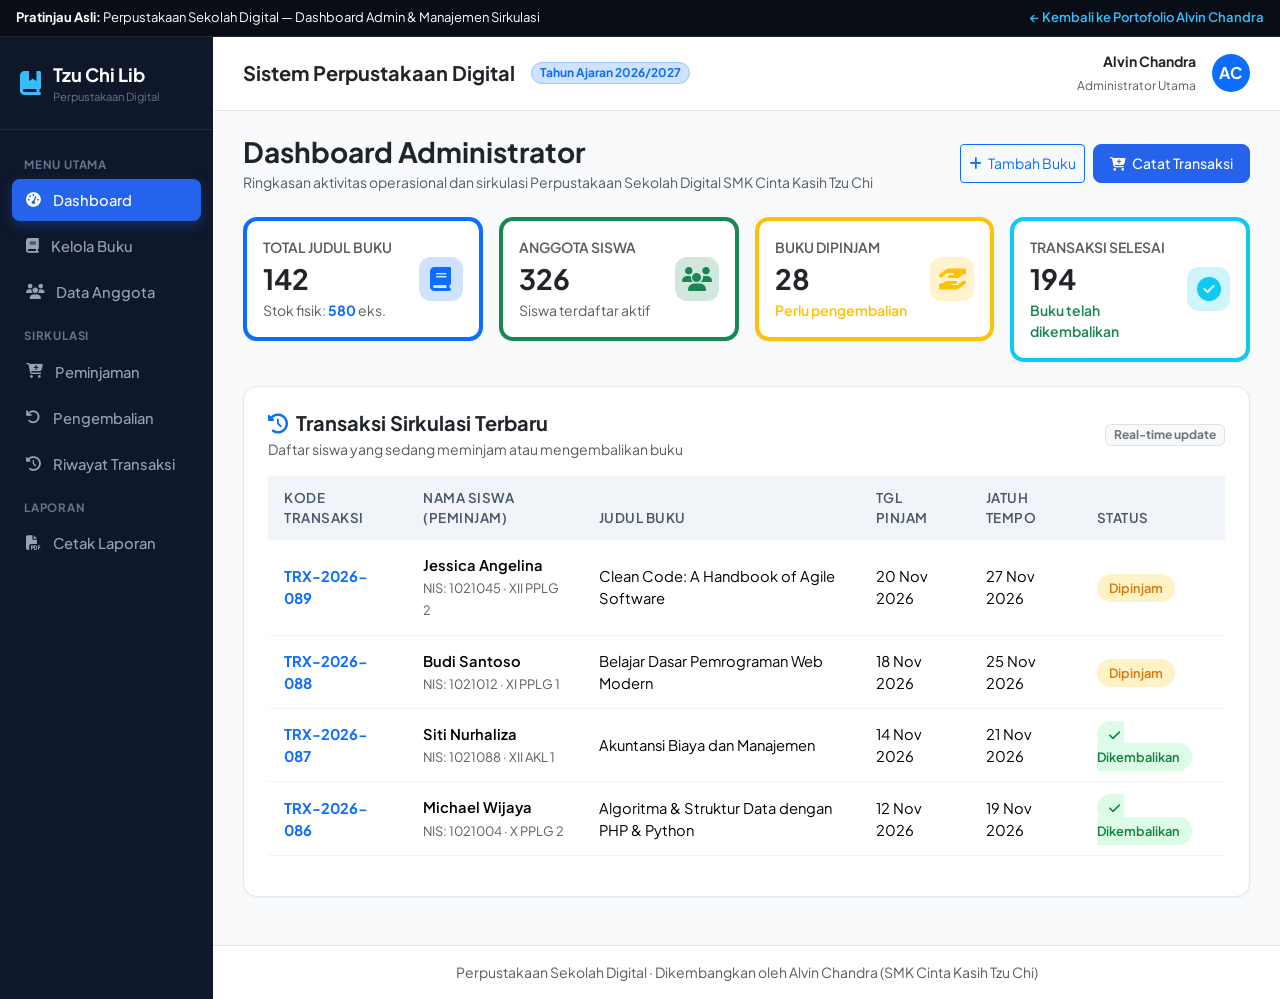
==== previews/perpustakaan/index.html @ 330a2ee4 "feat: add authentic project index previews, embed live iframe demo, and remove vanilla js from skill" ====
<!DOCTYPE html>
<html lang="id">
<head>
    <meta charset="UTF-8">
    <meta name="viewport" content="width=device-width, initial-scale=1.0">
    <title>Dashboard Administrator — Perpustakaan Digital SMK Cinta Kasih Tzu Chi</title>
    
    <!-- Google Fonts: Plus Jakarta Sans -->
    <link rel="preconnect" href="https://fonts.googleapis.com">
    <link rel="preconnect" href="https://fonts.gstatic.com" crossorigin>
    <link href="https://fonts.googleapis.com/css2?family=Plus+Jakarta+Sans:wght@300;400;500;600;700&display=swap" rel="stylesheet">
    
    <!-- Bootstrap 5.3 CSS -->
    <link href="https://cdn.jsdelivr.net/npm/bootstrap@5.3.3/dist/css/bootstrap.min.css" rel="stylesheet">
    
    <!-- Font Awesome 6 Icons -->
    <link rel="stylesheet" href="https://cdnjs.cloudflare.com/ajax/libs/font-awesome/6.4.2/css/all.min.css">

    <style>
        :root {
            --primary-color: #2563eb;
            --primary-hover: #1d4ed8;
            --sidebar-bg: #0f172a;
            --sidebar-hover: #1e293b;
            --accent-color: #38bdf8;
            --body-bg: #f8fafc;
        }

        body {
            font-family: 'Plus Jakarta Sans', sans-serif;
            background-color: var(--body-bg);
            color: #334155;
            min-height: 100vh;
        }

        .preview-topbar {
            background: #090d16;
            color: #fff;
            padding: 8px 16px;
            font-size: 13px;
            display: flex;
            justify-content: space-between;
            align-items: center;
            border-bottom: 1px solid rgba(255,255,255,0.1);
            position: sticky;
            top: 0;
            z-index: 9999;
        }
        .preview-topbar a {
            color: var(--accent-color);
            text-decoration: none;
            font-weight: 600;
        }
        .preview-topbar a:hover {
            text-decoration: underline;
        }

        .navbar-brand-custom {
            font-weight: 700;
            letter-spacing: -0.5px;
            display: flex;
            align-items: center;
            gap: 10px;
        }

        .sidebar-wrapper {
            background-color: var(--sidebar-bg);
            min-height: calc(100vh - 37px);
            color: #94a3b8;
            transition: all 0.3s;
        }

        .sidebar-brand {
            padding: 24px 20px;
            color: #ffffff;
            font-size: 1.15rem;
            font-weight: 700;
            display: flex;
            align-items: center;
            gap: 12px;
            border-bottom: 1px solid #1e293b;
        }

        .sidebar-brand i {
            color: var(--accent-color);
        }

        .sidebar-menu {
            list-style: none;
            padding: 16px 12px;
            margin: 0;
        }

        .sidebar-menu-header {
            font-size: 0.72rem;
            text-transform: uppercase;
            font-weight: 700;
            letter-spacing: 0.8px;
            color: #64748b;
            padding: 10px 12px 6px;
        }

        .sidebar-menu li a {
            display: flex;
            align-items: center;
            gap: 12px;
            padding: 10px 14px;
            color: #94a3b8;
            text-decoration: none;
            border-radius: 8px;
            font-size: 0.92rem;
            font-weight: 500;
            transition: all 0.2s;
            margin-bottom: 4px;
        }

        .sidebar-menu li a:hover {
            background-color: var(--sidebar-hover);
            color: #ffffff;
        }

        .sidebar-menu li a.active {
            background-color: var(--primary-color);
            color: #ffffff;
            box-shadow: 0 4px 12px rgba(37, 99, 235, 0.35);
        }

        .main-content {
            padding: 24px 30px;
        }

        .card-custom {
            background: #ffffff;
            border-radius: 14px;
            border: 1px solid #e2e8f0;
            box-shadow: 0 1px 3px rgba(0,0,0,0.05);
            transition: transform 0.2s, box-shadow 0.2s;
        }

        .card-custom:hover {
            transform: translateY(-2px);
            box-shadow: 0 8px 16px rgba(0,0,0,0.06);
        }

        .avatar-circle {
            width: 44px;
            height: 44px;
            border-radius: 12px;
            display: flex;
            align-items: center;
            justify-content: center;
        }

        .table-custom {
            border-collapse: separate;
            border-spacing: 0;
        }

        .table-custom thead th {
            background-color: #f1f5f9;
            color: #475569;
            font-weight: 600;
            font-size: 0.84rem;
            text-transform: uppercase;
            letter-spacing: 0.5px;
            border: none;
            padding: 12px 16px;
        }

        .table-custom tbody td {
            padding: 14px 16px;
            vertical-align: middle;
            border-bottom: 1px solid #f1f5f9;
            font-size: 0.92rem;
        }

        .badge-status-pinjam {
            background-color: #fef3c7;
            color: #d97706;
            font-weight: 600;
            padding: 6px 12px;
            border-radius: 30px;
            font-size: 0.8rem;
        }

        .badge-status-kembali {
            background-color: #dcfce7;
            color: #15803d;
            font-weight: 600;
            padding: 6px 12px;
            border-radius: 30px;
            font-size: 0.8rem;
        }

        .btn-primary-custom {
            background-color: var(--primary-color);
            border-color: var(--primary-color);
            color: white;
            font-weight: 500;
            border-radius: 8px;
            padding: 8px 16px;
            transition: all 0.2s;
        }

        .btn-primary-custom:hover {
            background-color: var(--primary-hover);
            border-color: var(--primary-hover);
            color: white;
        }

        .top-navbar {
            background-color: #ffffff;
            border-bottom: 1px solid #e2e8f0;
            padding: 14px 30px;
        }

        @media (max-width: 991.98px) {
            .sidebar-wrapper {
                min-height: auto;
            }
            .main-content {
                padding: 16px;
            }
        }
    </style>
</head>
<body>
    <div class="preview-topbar">
        <div><strong>Pratinjau Asli:</strong> Perpustakaan Sekolah Digital — Dashboard Admin & Manajemen Sirkulasi</div>
        <div><a href="../../index.html#portofolio">← Kembali ke Portofolio Alvin Chandra</a></div>
    </div>

    <div class="container-fluid p-0">
        <div class="row g-0">
            <!-- Sidebar -->
            <div class="col-lg-2 sidebar-wrapper d-none d-lg-block">
                <div class="sidebar-brand">
                    <i class="fa-solid fa-book-bookmark fs-4"></i>
                    <div>
                        <span>Tzu Chi Lib</span>
                        <small class="d-block text-secondary" style="font-size: 0.7rem; font-weight: 400;">Perpustakaan Digital</small>
                    </div>
                </div>

                <ul class="sidebar-menu">
                    <li class="sidebar-menu-header">Menu Utama</li>
                    <li>
                        <a href="#" class="active">
                            <i class="fa-solid fa-gauge-high"></i>
                            <span>Dashboard</span>
                        </a>
                    </li>
                    <li>
                        <a href="#">
                            <i class="fa-solid fa-book"></i>
                            <span>Kelola Buku</span>
                        </a>
                    </li>
                    <li>
                        <a href="#">
                            <i class="fa-solid fa-users"></i>
                            <span>Data Anggota</span>
                        </a>
                    </li>
                    <li class="sidebar-menu-header">Sirkulasi</li>
                    <li>
                        <a href="#">
                            <i class="fa-solid fa-cart-plus"></i>
                            <span>Peminjaman</span>
                        </a>
                    </li>
                    <li>
                        <a href="#">
                            <i class="fa-solid fa-arrow-rotate-left"></i>
                            <span>Pengembalian</span>
                        </a>
                    </li>
                    <li>
                        <a href="#">
                            <i class="fa-solid fa-clock-rotate-left"></i>
                            <span>Riwayat Transaksi</span>
                        </a>
                    </li>
                    <li class="sidebar-menu-header">Laporan</li>
                    <li>
                        <a href="#">
                            <i class="fa-solid fa-file-pdf"></i>
                            <span>Cetak Laporan</span>
                        </a>
                    </li>
                </ul>
            </div>

            <!-- Content Area -->
            <div class="col-lg-10 d-flex flex-column" style="min-height: calc(100vh - 37px);">
                <!-- Top Navbar -->
                <nav class="top-navbar d-flex justify-content-between align-items-center">
                    <div class="d-flex align-items-center gap-3">
                        <span class="fs-5 fw-bold text-dark">Sistem Perpustakaan Digital</span>
                        <span class="badge bg-primary-subtle text-primary border border-primary-subtle rounded-pill">Tahun Ajaran 2026/2027</span>
                    </div>

                    <div class="d-flex align-items-center gap-3">
                        <div class="text-end d-none d-sm-block">
                            <div class="fw-bold text-dark small">Alvin Chandra</div>
                            <small class="text-muted" style="font-size: 0.75rem;">Administrator Utama</small>
                        </div>
                        <div class="rounded-circle bg-primary text-white d-flex align-items-center justify-content-center fw-bold" style="width: 38px; height: 38px;">
                            AC
                        </div>
                    </div>
                </nav>

                <!-- Main Content -->
                <div class="main-content flex-grow-1">
                    <div class="d-flex justify-content-between align-items-center mb-4 flex-wrap gap-2">
                        <div>
                            <h3 class="fw-bold mb-1 text-dark">Dashboard Administrator</h3>
                            <p class="text-muted mb-0 small">Ringkasan aktivitas operasional dan sirkulasi Perpustakaan Sekolah Digital SMK Cinta Kasih Tzu Chi</p>
                        </div>
                        <div class="d-flex gap-2">
                            <button class="btn btn-outline-primary btn-sm"><i class="fa-solid fa-plus me-1"></i> Tambah Buku</button>
                            <button class="btn btn-primary-custom btn-sm"><i class="fa-solid fa-cart-plus me-1"></i> Catat Transaksi</button>
                        </div>
                    </div>

                    <!-- Statistik Cards -->
                    <div class="row g-3 mb-4">
                        <div class="col-sm-6 col-xl-3">
                            <div class="card card-custom p-3 border-start border-4 border-primary">
                                <div class="d-flex justify-content-between align-items-center">
                                    <div>
                                        <div class="text-muted small fw-semibold text-uppercase">Total Judul Buku</div>
                                        <h3 class="fw-bold my-1 text-dark">142</h3>
                                        <div class="small text-muted">Stok fisik: <span class="fw-bold text-primary">580</span> eks.</div>
                                    </div>
                                    <div class="avatar-circle bg-primary-subtle text-primary fs-4">
                                        <i class="fa-solid fa-book"></i>
                                    </div>
                                </div>
                            </div>
                        </div>

                        <div class="col-sm-6 col-xl-3">
                            <div class="card card-custom p-3 border-start border-4 border-success">
                                <div class="d-flex justify-content-between align-items-center">
                                    <div>
                                        <div class="text-muted small fw-semibold text-uppercase">Anggota Siswa</div>
                                        <h3 class="fw-bold my-1 text-dark">326</h3>
                                        <div class="small text-muted">Siswa terdaftar aktif</div>
                                    </div>
                                    <div class="avatar-circle bg-success-subtle text-success fs-4">
                                        <i class="fa-solid fa-users"></i>
                                    </div>
                                </div>
                            </div>
                        </div>

                        <div class="col-sm-6 col-xl-3">
                            <div class="card card-custom p-3 border-start border-4 border-warning">
                                <div class="d-flex justify-content-between align-items-center">
                                    <div>
                                        <div class="text-muted small fw-semibold text-uppercase">Buku Dipinjam</div>
                                        <h3 class="fw-bold my-1 text-dark">28</h3>
                                        <div class="small text-warning fw-semibold">Perlu pengembalian</div>
                                    </div>
                                    <div class="avatar-circle bg-warning-subtle text-warning fs-4">
                                        <i class="fa-solid fa-hand-holding-hand"></i>
                                    </div>
                                </div>
                            </div>
                        </div>

                        <div class="col-sm-6 col-xl-3">
                            <div class="card card-custom p-3 border-start border-4 border-info">
                                <div class="d-flex justify-content-between align-items-center">
                                    <div>
                                        <div class="text-muted small fw-semibold text-uppercase">Transaksi Selesai</div>
                                        <h3 class="fw-bold my-1 text-dark">194</h3>
                                        <div class="small text-success fw-semibold">Buku telah dikembalikan</div>
                                    </div>
                                    <div class="avatar-circle bg-info-subtle text-info fs-4">
                                        <i class="fa-solid fa-circle-check"></i>
                                    </div>
                                </div>
                            </div>
                        </div>
                    </div>

                    <!-- Transaksi Terbaru Table -->
                    <div class="card card-custom p-4 mb-4">
                        <div class="d-flex justify-content-between align-items-center mb-3">
                            <div>
                                <h5 class="fw-bold mb-1 text-dark"><i class="fa-solid fa-clock-rotate-left me-2 text-primary"></i>Transaksi Sirkulasi Terbaru</h5>
                                <p class="text-muted small mb-0">Daftar siswa yang sedang meminjam atau mengembalikan buku</p>
                            </div>
                            <span class="badge bg-light text-secondary border">Real-time update</span>
                        </div>

                        <div class="table-responsive">
                            <table class="table table-custom align-middle">
                                <thead>
                                    <tr>
                                        <th>Kode Transaksi</th>
                                        <th>Nama Siswa (Peminjam)</th>
                                        <th>Judul Buku</th>
                                        <th>Tgl Pinjam</th>
                                        <th>Jatuh Tempo</th>
                                        <th>Status</th>
                                    </tr>
                                </thead>
                                <tbody>
                                    <tr>
                                        <td><span class="fw-bold text-primary">TRX-2026-089</span></td>
                                        <td>
                                            <div class="fw-semibold">Jessica Angelina</div>
                                            <small class="text-muted">NIS: 1021045 · XII PPLG 2</small>
                                        </td>
                                        <td>Clean Code: A Handbook of Agile Software</td>
                                        <td>20 Nov 2026</td>
                                        <td>27 Nov 2026</td>
                                        <td><span class="badge-status-pinjam">Dipinjam</span></td>
                                    </tr>
                                    <tr>
                                        <td><span class="fw-bold text-primary">TRX-2026-088</span></td>
                                        <td>
                                            <div class="fw-semibold">Budi Santoso</div>
                                            <small class="text-muted">NIS: 1021012 · XI PPLG 1</small>
                                        </td>
                                        <td>Belajar Dasar Pemrograman Web Modern</td>
                                        <td>18 Nov 2026</td>
                                        <td>25 Nov 2026</td>
                                        <td><span class="badge-status-pinjam">Dipinjam</span></td>
                                    </tr>
                                    <tr>
                                        <td><span class="fw-bold text-primary">TRX-2026-087</span></td>
                                        <td>
                                            <div class="fw-semibold">Siti Nurhaliza</div>
                                            <small class="text-muted">NIS: 1021088 · XII AKL 1</small>
                                        </td>
                                        <td>Akuntansi Biaya dan Manajemen</td>
                                        <td>14 Nov 2026</td>
                                        <td>21 Nov 2026</td>
                                        <td><span class="badge-status-kembali"><i class="fa-solid fa-check me-1"></i>Dikembalikan</span></td>
                                    </tr>
                                    <tr>
                                        <td><span class="fw-bold text-primary">TRX-2026-086</span></td>
                                        <td>
                                            <div class="fw-semibold">Michael Wijaya</div>
                                            <small class="text-muted">NIS: 1021004 · X PPLG 2</small>
                                        </td>
                                        <td>Algoritma & Struktur Data dengan PHP & Python</td>
                                        <td>12 Nov 2026</td>
                                        <td>19 Nov 2026</td>
                                        <td><span class="badge-status-kembali"><i class="fa-solid fa-check me-1"></i>Dikembalikan</span></td>
                                    </tr>
                                </tbody>
                            </table>
                        </div>
                    </div>
                </div>

                <!-- Footer -->
                <footer class="bg-white border-top py-3 text-center text-muted small mt-auto">
                    Perpustakaan Sekolah Digital · Dikembangkan oleh Alvin Chandra (SMK Cinta Kasih Tzu Chi)
                </footer>
            </div>
        </div>
    </div>
</body>
</html>
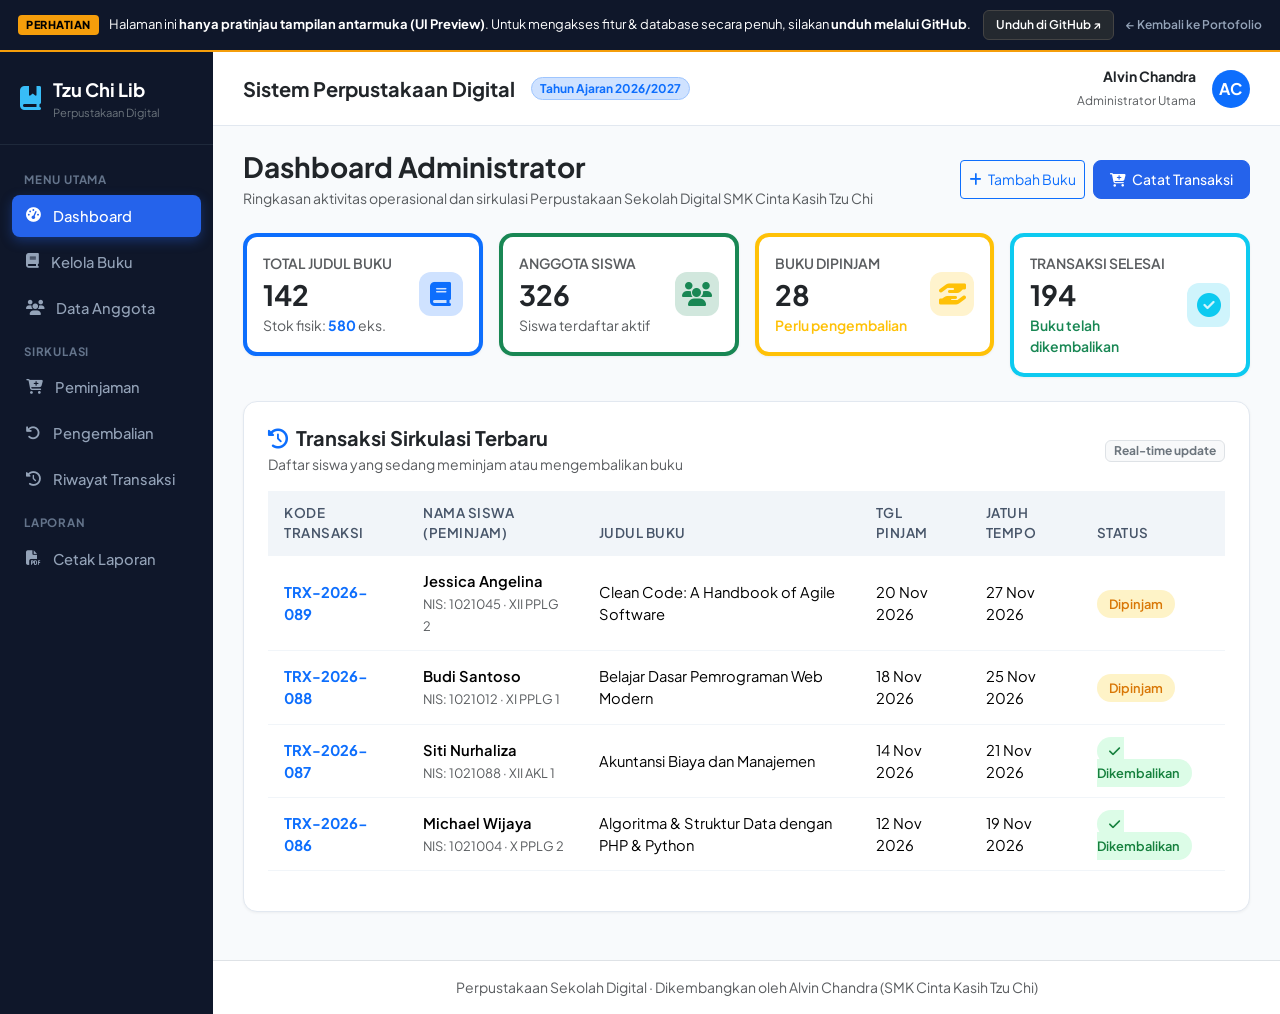
==== commit 4e62efc0: "feat: add warning popup and topbar banner for preview website downloading from github" ====
--- a/previews/perpustakaan/index.html
+++ b/previews/perpustakaan/index.html
@@ -225,9 +225,17 @@
     </style>
 </head>
 <body>
-    <div class="preview-topbar">
-        <div><strong>Pratinjau Asli:</strong> Perpustakaan Sekolah Digital — Dashboard Admin & Manajemen Sirkulasi</div>
-        <div><a href="../../index.html#portofolio">← Kembali ke Portofolio Alvin Chandra</a></div>
+    <div class="preview-topbar" style="background:#0f172a; color:#fff; padding:10px 18px; font-size:13px; display:flex; justify-content:space-between; align-items:center; border-bottom:2px solid #f59e0b; flex-wrap:wrap; gap:10px; position:sticky; top:0; z-index:9999;">
+        <div style="display:flex; align-items:center; gap:10px;">
+            <span style="background:#f59e0b; color:#000; padding:2px 8px; border-radius:4px; font-weight:800; font-size:11px; letter-spacing:0.5px;">PERHATIAN</span>
+            <span>Halaman ini <strong>hanya pratinjau tampilan antarmuka (UI Preview)</strong>. Untuk mengakses fitur & database secara penuh, silakan <strong>unduh melalui GitHub</strong>.</span>
+        </div>
+        <div style="display:flex; gap:12px; align-items:center;">
+            <a href="https://github.com/Alvin-Chandra1/perpustakaan-sekolah-digital" target="_blank" style="background:#24292f; color:#fff; padding:5px 12px; border-radius:6px; border:1px solid #444; font-size:12px; font-weight:600; text-decoration:none; display:inline-flex; align-items:center; gap:6px;">
+                Unduh di GitHub ↗
+            </a>
+            <a href="../../index.html#portofolio" style="color:#94a3b8; text-decoration:none; font-size:12px;">← Kembali ke Portofolio</a>
+        </div>
     </div>
 
     <div class="container-fluid p-0">
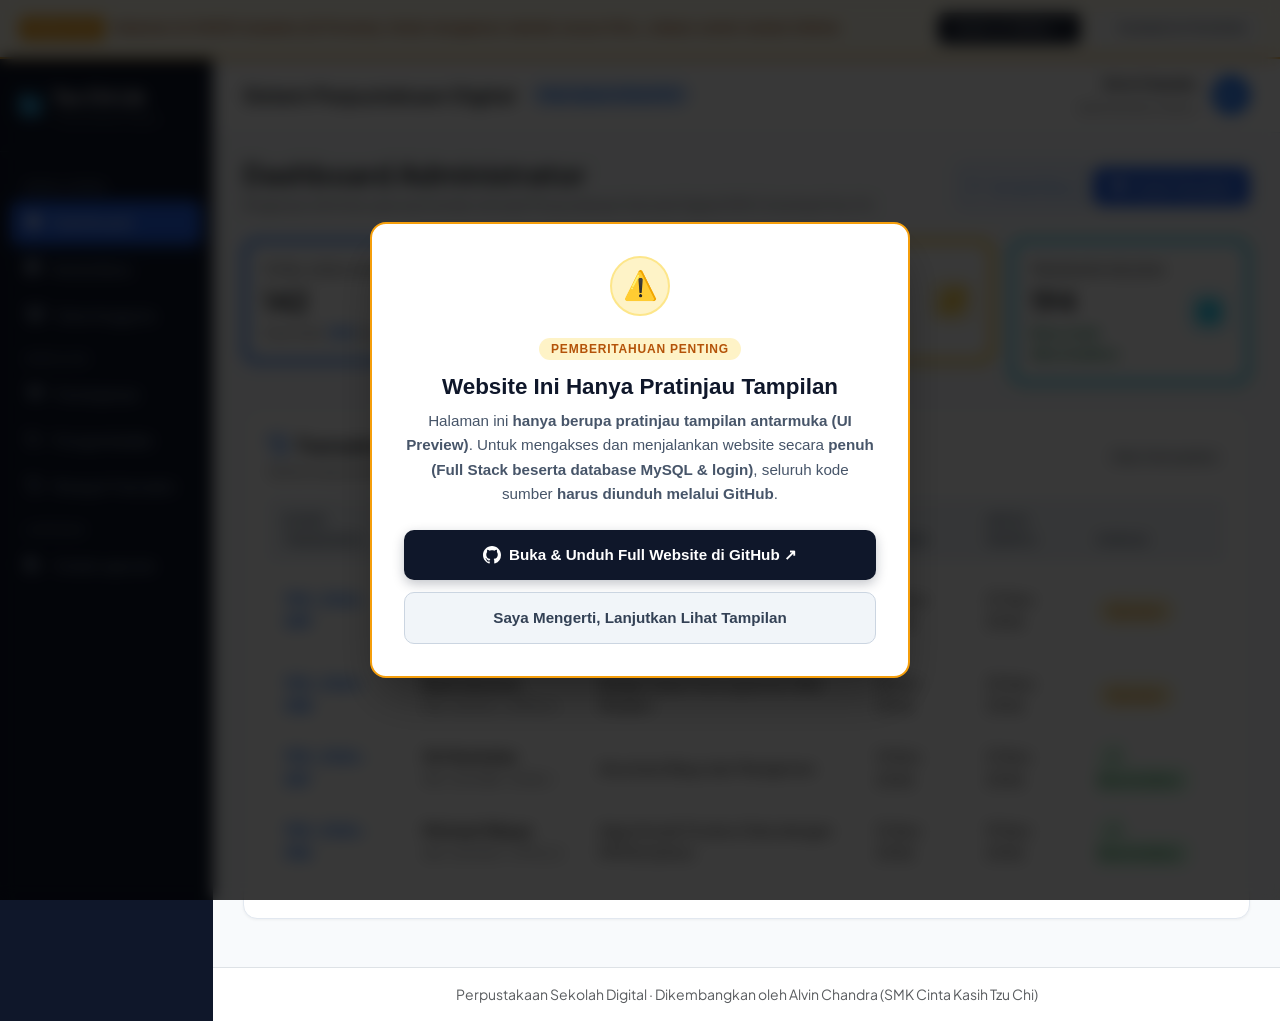
==== commit 4ef5e5cc: "feat: add unmissable center modal warning popup and high-contrast alert topbar on preview pages" ====
--- a/previews/perpustakaan/index.html
+++ b/previews/perpustakaan/index.html
@@ -225,16 +225,42 @@
     </style>
 </head>
 <body>
-    <div class="preview-topbar" style="background:#0f172a; color:#fff; padding:10px 18px; font-size:13px; display:flex; justify-content:space-between; align-items:center; border-bottom:2px solid #f59e0b; flex-wrap:wrap; gap:10px; position:sticky; top:0; z-index:9999;">
-        <div style="display:flex; align-items:center; gap:10px;">
-            <span style="background:#f59e0b; color:#000; padding:2px 8px; border-radius:4px; font-weight:800; font-size:11px; letter-spacing:0.5px;">PERHATIAN</span>
-            <span>Halaman ini <strong>hanya pratinjau tampilan antarmuka (UI Preview)</strong>. Untuk mengakses fitur & database secara penuh, silakan <strong>unduh melalui GitHub</strong>.</span>
+    <!-- PREVIEW WARNING POPUP MODAL (DIRECT ON PAGE) -->
+    <div id="preview-alert-modal" style="position: fixed; inset: 0; background: rgba(0, 0, 0, 0.78); backdrop-filter: blur(8px); -webkit-backdrop-filter: blur(8px); z-index: 999999; display: flex; align-items: center; justify-content: center; padding: 1.25rem; font-family: -apple-system, BlinkMacSystemFont, 'Segoe UI', Roboto, sans-serif;">
+        <div style="background: #ffffff; color: #1e293b; max-width: 540px; width: 100%; border-radius: 16px; padding: 2rem; box-shadow: 0 25px 50px -12px rgba(0, 0, 0, 0.4); border: 2px solid #f59e0b; text-align: center;">
+            <div style="width: 60px; height: 60px; margin: 0 auto 1.25rem; background: #fef3c7; border: 2px solid #fde68a; border-radius: 50%; display: flex; align-items: center; justify-content: center; font-size: 28px;">
+                ⚠️
+            </div>
+            <span style="background: #fef3c7; color: #b45309; font-weight: 800; font-size: 12px; letter-spacing: 0.8px; padding: 4px 12px; border-radius: 20px; text-transform: uppercase;">Pemberitahuan Penting</span>
+            <h2 style="font-size: 1.4rem; font-weight: 800; color: #0f172a; margin: 0.75rem 0 0.5rem; line-height: 1.3;">Website Ini Hanya Pratinjau Tampilan</h2>
+            <p style="font-size: 0.95rem; color: #475569; line-height: 1.6; margin: 0 0 1.5rem;">
+                Halaman ini <strong>hanya berupa pratinjau tampilan antarmuka (UI Preview)</strong>. Untuk mengakses dan menjalankan website secara <strong>penuh (Full Stack beserta database MySQL &amp; login)</strong>, seluruh kode sumber <strong>harus diunduh melalui GitHub</strong>.
+            </p>
+            <div style="display: flex; flex-direction: column; gap: 0.75rem;">
+                <a href="https://github.com/Alvin-Chandra1/perpustakaan-sekolah-digital" target="_blank" style="background: #0f172a; color: #ffffff; padding: 0.85rem 1.25rem; border-radius: 10px; font-weight: 700; font-size: 0.95rem; text-decoration: none; display: flex; align-items: center; justify-content: center; gap: 8px; box-shadow: 0 4px 12px rgba(15, 23, 42, 0.25);">
+                    <svg height="18" width="18" viewBox="0 0 16 16" fill="currentColor"><path d="M8 0C3.58 0 0 3.58 0 8c0 3.54 2.29 6.53 5.47 7.59.4.07.55-.17.55-.38 0-.19-.01-.82-.01-1.49-2.01.37-2.53-.49-2.69-.94-.09-.23-.48-.94-.82-1.13-.28-.15-.68-.52-.01-.53.63-.01 1.08.58 1.23.82.72 1.21 1.87.87 2.33.66.07-.52.28-.87.51-1.07-1.78-.2-3.64-.89-3.64-3.95 0-.87.31-1.59.82-2.15-.08-.2-.36-1.02.08-2.12 0 0 .67-.21 2.2.82.64-.18 1.32-.27 2-.27.68 0 1.36.09 2 .27 1.53-1.04 2.2-.82 2.2-.82.44 1.1.16 1.92.08 2.12.51.56.82 1.27.82 2.15 0 3.07-1.87 3.75-3.65 3.95.29.25.54.73.54 1.48 0 1.07-.01 1.93-.01 2.2 0 .21.15.46.55.38A8.013 8.013 0 0016 8c0-4.42-3.58-8-8-8z"></path></svg>
+                    Buka &amp; Unduh Full Website di GitHub ↗
+                </a>
+                <button type="button" onclick="document.getElementById('preview-alert-modal').remove()" style="background: #f1f5f9; color: #334155; border: 1px solid #cbd5e1; padding: 0.85rem 1.25rem; border-radius: 10px; font-weight: 700; font-size: 0.95rem; cursor: pointer;">
+                    Saya Mengerti, Lanjutkan Lihat Tampilan
+                </button>
+            </div>
         </div>
-        <div style="display:flex; gap:12px; align-items:center;">
-            <a href="https://github.com/Alvin-Chandra1/perpustakaan-sekolah-digital" target="_blank" style="background:#24292f; color:#fff; padding:5px 12px; border-radius:6px; border:1px solid #444; font-size:12px; font-weight:600; text-decoration:none; display:inline-flex; align-items:center; gap:6px;">
+    </div>
+
+    <!-- PROMINENT STICKY TOPBAR -->
+    <div style="background: #fffbeb; color: #78350f; border-bottom: 2px solid #f59e0b; padding: 12px 20px; font-size: 13.5px; display: flex; justify-content: space-between; align-items: center; flex-wrap: wrap; gap: 12px; position: sticky; top: 0; z-index: 99998; font-family: -apple-system, BlinkMacSystemFont, 'Segoe UI', Roboto, sans-serif; box-shadow: 0 4px 10px rgba(0,0,0,0.06);">
+        <div style="display: flex; align-items: center; gap: 10px;">
+            <span style="background: #f59e0b; color: #ffffff; padding: 3px 8px; border-radius: 4px; font-weight: 800; font-size: 11px; letter-spacing: 0.5px;">PERHATIAN</span>
+            <span style="font-weight: 600; color: #92400e;">Halaman ini HANYA tampilan (UI Preview). Untuk mengakses website secara FULL, silakan unduh melalui GitHub.</span>
+        </div>
+        <div style="display: flex; gap: 10px; align-items: center;">
+            <a href="https://github.com/Alvin-Chandra1/perpustakaan-sekolah-digital" target="_blank" style="background: #0f172a; color: #ffffff; padding: 6px 14px; border-radius: 6px; font-weight: 700; font-size: 12.5px; text-decoration: none; display: inline-flex; align-items: center; gap: 6px;">
                 Unduh di GitHub ↗
             </a>
-            <a href="../../index.html#portofolio" style="color:#94a3b8; text-decoration:none; font-size:12px;">← Kembali ke Portofolio</a>
+            <a href="../../index.html#portofolio" style="background: #ffffff; color: #475569; border: 1px solid #cbd5e1; padding: 6px 12px; border-radius: 6px; font-weight: 600; font-size: 12.5px; text-decoration: none;">
+                ← Kembali ke Portofolio
+            </a>
         </div>
     </div>
 
